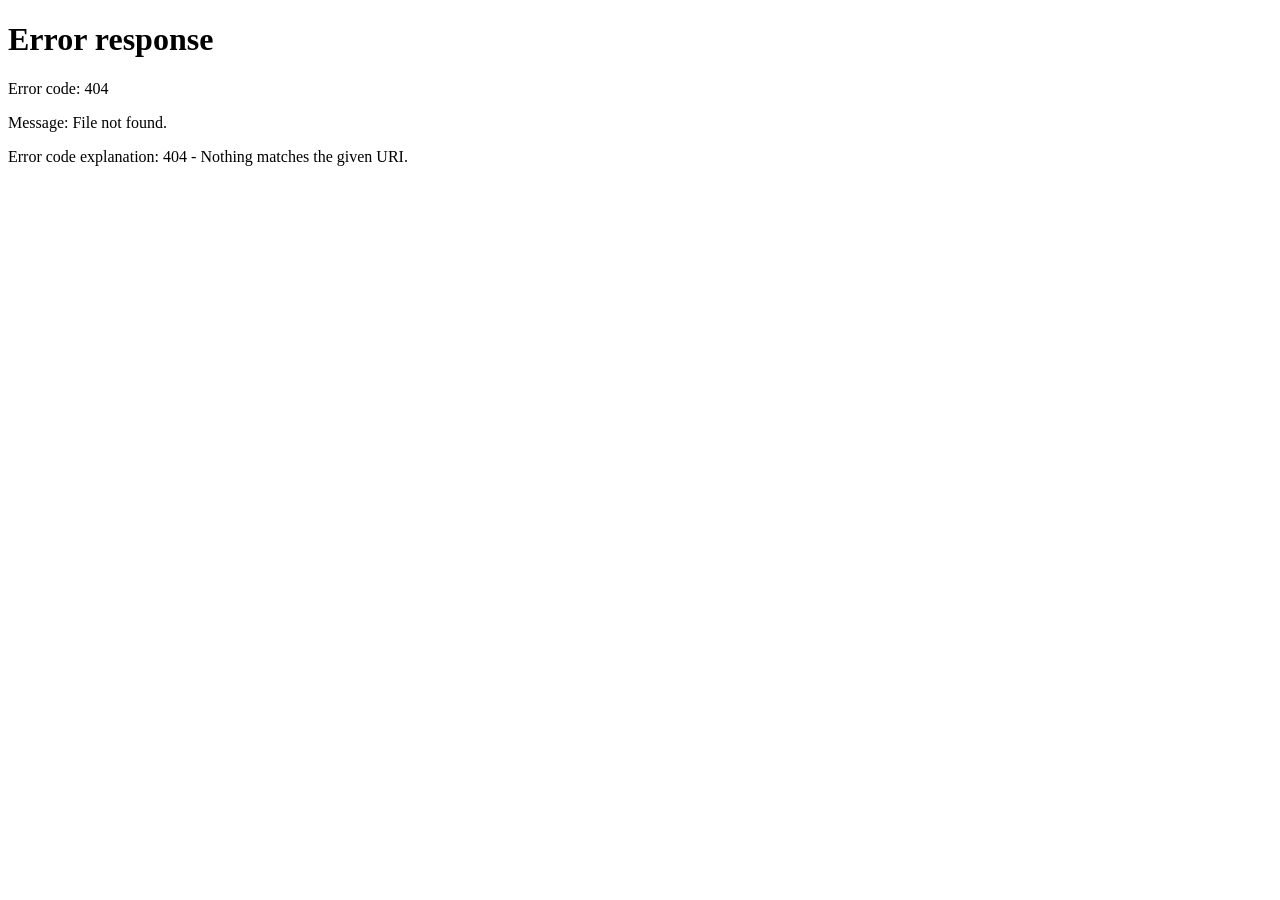
==== index.html @ d7ffaa14 "Android app verification for TrackMe assetlinks.json lets the TrackMe Android app open the site full" ====
<!DOCTYPE html>
<html lang="en"><head><meta charset="utf-8"><title>TrackMe</title>
<meta http-equiv="refresh" content="0; url=/life-planner/">
<link rel="canonical" href="/life-planner/"></head>
<body><p><a href="/life-planner/">Open TrackMe</a></p></body></html>
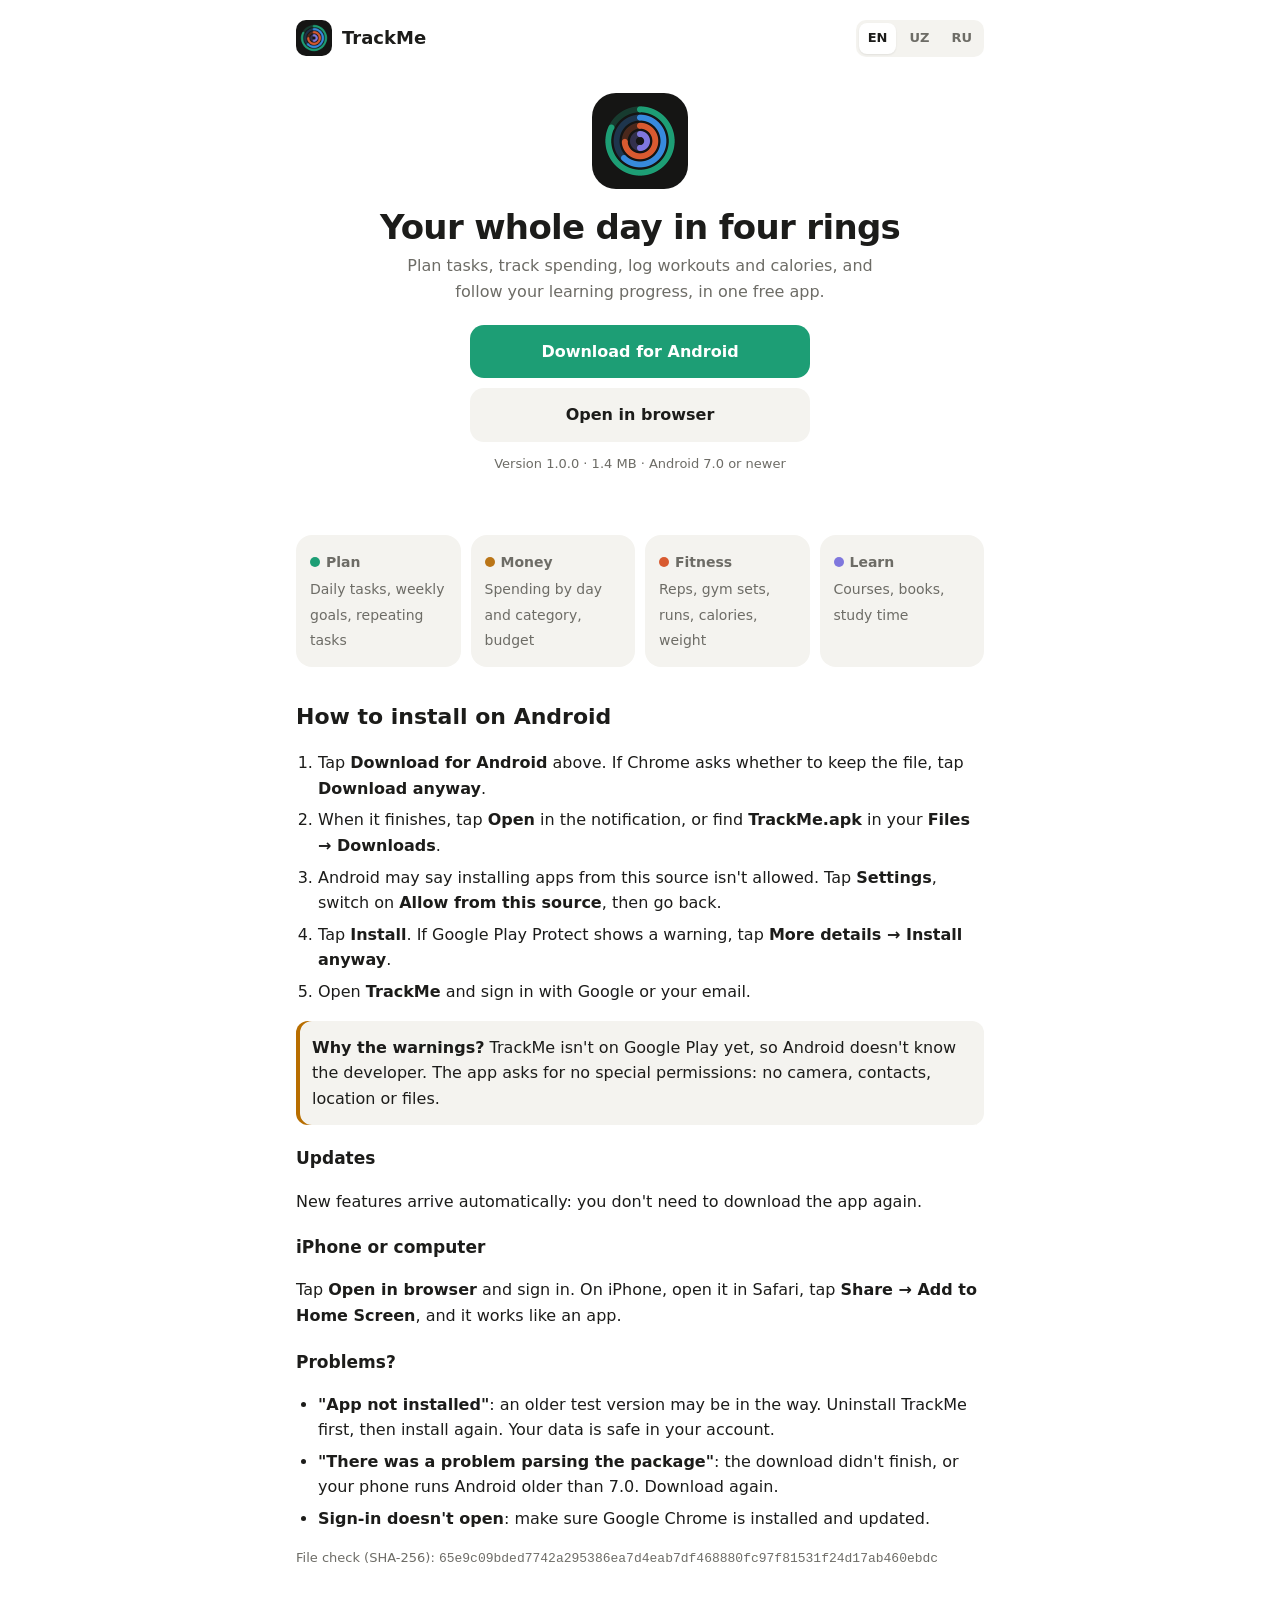
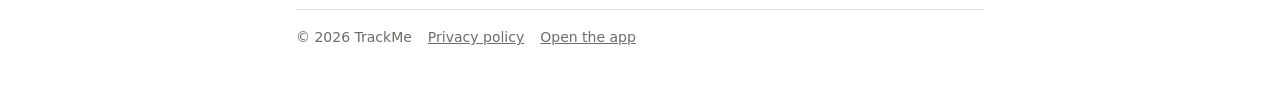
==== commit 9b2d6e8e: "TrackMe download page, install guide and privacy policy English, Uzbek and Russian. The page offers " ====
--- a/index.html
+++ b/index.html
@@ -1,5 +1,94 @@
 <!DOCTYPE html>
-<html lang="en"><head><meta charset="utf-8"><title>TrackMe</title>
-<meta http-equiv="refresh" content="0; url=/life-planner/">
-<link rel="canonical" href="/life-planner/"></head>
-<body><p><a href="/life-planner/">Open TrackMe</a></p></body></html>
+<html lang="en">
+<head>
+<meta charset="utf-8">
+<meta name="viewport" content="width=device-width, initial-scale=1">
+<title data-en="TrackMe: plan your day, track your life" data-uz="TrackMe: kuningizni rejalang, hayotingizni kuzating" data-ru="TrackMe: планируйте день, следите за жизнью">TrackMe: plan your day, track your life</title>
+<meta name="description" content="TrackMe: plan your days and track money, workouts, food and learning. Free Android app.">
+<meta name="theme-color" content="#1D9E75">
+<link rel="icon" href="icon-192.png">
+<link rel="stylesheet" href="site.css">
+<script src="lang.js" defer></script>
+</head>
+<body>
+<div class="wrap">
+<div class="top"><a class="brand" href="./"><img src="icon-192.png" alt="">TrackMe</a>
+  <div class="langs"><button data-set="en">EN</button><button data-set="uz">UZ</button><button data-set="ru">RU</button></div></div>
+
+<section class="hero">
+  <img src="icon-192.png" alt="TrackMe icon">
+  <h1><span data-l="en">Your whole day in four rings</span><span data-l="uz">Butun kuningiz toʻrt halqada</span><span data-l="ru">Весь день в четырёх кольцах</span></h1>
+  <p><span data-l="en">Plan tasks, track spending, log workouts and calories, and follow your learning progress, in one free app.</span>
+     <span data-l="uz">Vazifalarni rejalang, xarajatlarni kuzating, mashgʻulot va kaloriyalarni yozing, oʻqishdagi natijangizni kuzating: hammasi bitta bepul ilovada.</span>
+     <span data-l="ru">Планируйте задачи, следите за расходами, записывайте тренировки и калории, отслеживайте учёбу — всё в одном бесплатном приложении.</span></p>
+  <div class="btns">
+    <a class="btn p" href="TrackMe.apk" download><span data-l="en">Download for Android</span><span data-l="uz">Android uchun yuklab olish</span><span data-l="ru">Скачать для Android</span></a>
+    <a class="btn s" href="life-planner/"><span data-l="en">Open in browser</span><span data-l="uz">Brauzerda ochish</span><span data-l="ru">Открыть в браузере</span></a>
+  </div>
+  <p class="small" style="margin-top:12px"><span data-l="en">Version 1.0.0 · 1.4 MB · Android 7.0 or newer</span><span data-l="uz">Versiya 1.0.0 · 1,4 MB · Android 7.0 va yangiroq</span><span data-l="ru">Версия 1.0.0 · 1,4 МБ · Android 7.0 и новее</span></p>
+</section>
+
+<div class="feat">
+  <div><b><i class="dot" style="background:#1D9E75"></i><span data-l="en">Plan</span><span data-l="uz">Reja</span><span data-l="ru">План</span></b><span><span data-l="en">Daily tasks, weekly goals, repeating tasks</span><span data-l="uz">Kunlik vazifalar, haftalik maqsadlar, takroriy vazifalar</span><span data-l="ru">Задачи на день, цели на неделю, повторы</span></span></div>
+  <div><b><i class="dot" style="background:#BA7517"></i><span data-l="en">Money</span><span data-l="uz">Pul</span><span data-l="ru">Деньги</span></b><span><span data-l="en">Spending by day and category, budget</span><span data-l="uz">Kunlar va turkumlar boʻyicha xarajat, byudjet</span><span data-l="ru">Расходы по дням и категориям, бюджет</span></span></div>
+  <div><b><i class="dot" style="background:#D85A30"></i><span data-l="en">Fitness</span><span data-l="uz">Fitnes</span><span data-l="ru">Фитнес</span></b><span><span data-l="en">Reps, gym sets, runs, calories, weight</span><span data-l="uz">Takrorlar, zal setlari, yugurish, kaloriya, vazn</span><span data-l="ru">Повторения, подходы, бег, калории, вес</span></span></div>
+  <div><b><i class="dot" style="background:#7F77DD"></i><span data-l="en">Learn</span><span data-l="uz">Oʻqish</span><span data-l="ru">Учёба</span></b><span><span data-l="en">Courses, books, study time</span><span data-l="uz">Kurslar, kitoblar, oʻqish vaqti</span><span data-l="ru">Курсы, книги, время учёбы</span></span></div>
+</div>
+
+<h2 id="install"><span data-l="en">How to install on Android</span><span data-l="uz">Androidga qanday oʻrnatiladi</span><span data-l="ru">Как установить на Android</span></h2>
+<div data-l="en"><ol>
+  <li>Tap <b>Download for Android</b> above. If Chrome asks whether to keep the file, tap <b>Download anyway</b>.</li>
+  <li>When it finishes, tap <b>Open</b> in the notification, or find <b>TrackMe.apk</b> in your <b>Files → Downloads</b>.</li>
+  <li>Android may say installing apps from this source isn't allowed. Tap <b>Settings</b>, switch on <b>Allow from this source</b>, then go back.</li>
+  <li>Tap <b>Install</b>. If Google Play Protect shows a warning, tap <b>More details → Install anyway</b>.</li>
+  <li>Open <b>TrackMe</b> and sign in with Google or your email.</li>
+</ol>
+<div class="card warn"><b>Why the warnings?</b> TrackMe isn't on Google Play yet, so Android doesn't know the developer. The app asks for no special permissions: no camera, contacts, location or files.</div></div>
+<div data-l="uz"><ol>
+  <li>Yuqoridagi <b>Android uchun yuklab olish</b> tugmasini bosing. Chrome faylni saqlashni soʻrasa, <b>Baribir yuklab olish</b> ni bosing.</li>
+  <li>Yuklab boʻlingach, bildirishnomadagi <b>Ochish</b> ni bosing yoki <b>Fayllar → Yuklanmalar</b> dan <b>TrackMe.apk</b> ni toping.</li>
+  <li>Android bu manbadan ilova oʻrnatish mumkin emasligini aytishi mumkin. <b>Sozlamalar</b> ni bosing, <b>Bu manbaga ruxsat berish</b> ni yoqing va orqaga qayting.</li>
+  <li><b>Oʻrnatish</b> ni bosing. Google Play Protect ogohlantirsa, <b>Batafsil → Baribir oʻrnatish</b> ni bosing.</li>
+  <li><b>TrackMe</b> ni oching va Google yoki emailingiz bilan kiring.</li>
+</ol>
+<div class="card warn"><b>Nega ogohlantirish chiqadi?</b> TrackMe hali Google Play da yoʻq, shuning uchun Android dasturchini tanimaydi. Ilova hech qanday maxsus ruxsat soʻramaydi: kamera, kontaktlar, joylashuv yoki fayllarga kirish yoʻq.</div></div>
+<div data-l="ru"><ol>
+  <li>Нажмите <b>Скачать для Android</b> выше. Если Chrome спросит, сохранить ли файл, нажмите <b>Всё равно скачать</b>.</li>
+  <li>Когда загрузка закончится, нажмите <b>Открыть</b> в уведомлении или найдите <b>TrackMe.apk</b> в <b>Файлы → Загрузки</b>.</li>
+  <li>Android может сообщить, что установка из этого источника запрещена. Нажмите <b>Настройки</b>, включите <b>Разрешить из этого источника</b> и вернитесь назад.</li>
+  <li>Нажмите <b>Установить</b>. Если Google Play Защита покажет предупреждение, нажмите <b>Подробнее → Всё равно установить</b>.</li>
+  <li>Откройте <b>TrackMe</b> и войдите через Google или по email.</li>
+</ol>
+<div class="card warn"><b>Почему предупреждения?</b> TrackMe пока нет в Google Play, поэтому Android не знает разработчика. Приложение не просит особых разрешений: ни камеры, ни контактов, ни геолокации, ни файлов.</div></div>
+
+<h3><span data-l="en">Updates</span><span data-l="uz">Yangilanishlar</span><span data-l="ru">Обновления</span></h3>
+<p><span data-l="en">New features arrive automatically: you don't need to download the app again.</span><span data-l="uz">Yangi imkoniyatlar avtomatik keladi: ilovani qayta yuklab olish shart emas.</span><span data-l="ru">Новые функции приходят автоматически — скачивать приложение заново не нужно.</span></p>
+
+<h3><span data-l="en">iPhone or computer</span><span data-l="uz">iPhone yoki kompyuter</span><span data-l="ru">iPhone или компьютер</span></h3>
+<p><span data-l="en">Tap <b>Open in browser</b> and sign in. On iPhone, open it in Safari, tap <b>Share → Add to Home Screen</b>, and it works like an app.</span>
+   <span data-l="uz"><b>Brauzerda ochish</b> ni bosing va kiring. iPhone da Safari orqali oching, <b>Ulashish → Bosh ekranga qoʻshish</b> ni bosing: u ilova kabi ishlaydi.</span>
+   <span data-l="ru">Нажмите <b>Открыть в браузере</b> и войдите. На iPhone откройте в Safari, нажмите <b>Поделиться → На экран «Домой»</b> — и пользуйтесь как приложением.</span></p>
+
+<h3><span data-l="en">Problems?</span><span data-l="uz">Muammo boʻlsa?</span><span data-l="ru">Проблемы?</span></h3>
+<div data-l="en"><ul>
+  <li><b>"App not installed"</b>: an older test version may be in the way. Uninstall TrackMe first, then install again. Your data is safe in your account.</li>
+  <li><b>"There was a problem parsing the package"</b>: the download didn't finish, or your phone runs Android older than 7.0. Download again.</li>
+  <li><b>Sign-in doesn't open</b>: make sure Google Chrome is installed and updated.</li>
+</ul></div>
+<div data-l="uz"><ul>
+  <li><b>"Ilova oʻrnatilmadi"</b>: eski sinov versiyasi xalaqit berayotgan boʻlishi mumkin. Avval TrackMe ni oʻchiring, keyin qayta oʻrnating. Maʼlumotlaringiz hisobingizda saqlanadi.</li>
+  <li><b>"Paketni tahlil qilishda xato"</b>: yuklab olish tugamagan yoki telefoningizda Android 7.0 dan eski versiya. Qayta yuklab oling.</li>
+  <li><b>Kirish oynasi ochilmayapti</b>: Google Chrome oʻrnatilgan va yangilangan boʻlishi kerak.</li>
+</ul></div>
+<div data-l="ru"><ul>
+  <li><b>«Приложение не установлено»</b>: мешает старая тестовая версия. Удалите TrackMe и установите снова. Данные сохранены в аккаунте.</li>
+  <li><b>«Ошибка при синтаксическом анализе пакета»</b>: файл скачался не полностью или Android на телефоне старше 7.0. Скачайте заново.</li>
+  <li><b>Не открывается вход</b>: проверьте, что Google Chrome установлен и обновлён.</li>
+</ul></div>
+
+<p class="small"><span data-l="en">File check (SHA-256)</span><span data-l="uz">Faylni tekshirish (SHA-256)</span><span data-l="ru">Проверка файла (SHA-256)</span>: <code>65e9c09bded7742a295386ea7d4eab7df468880fc97f81531f24d17ab460ebdc</code></p>
+
+<footer><span>© 2026 TrackMe</span><a href="privacy.html"><span data-l="en">Privacy policy</span><span data-l="uz">Maxfiylik siyosati</span><span data-l="ru">Политика конфиденциальности</span></a><a href="life-planner/"><span data-l="en">Open the app</span><span data-l="uz">Ilovani ochish</span><span data-l="ru">Открыть приложение</span></a></footer>
+</div>
+</body>
+</html>
--- a/site.css
+++ b/site.css
@@ -0,0 +1,37 @@
+:root{--bg:#fff;--tile:#f4f3ef;--ink:#1c1c1a;--mute:#6d6c66;--line:#e6e4dc;--acc:#1D9E75;--warn:#b86e00;color-scheme:light}
+@media (prefers-color-scheme:dark){:root{--bg:#151514;--tile:#232321;--ink:#ecebe6;--mute:#9b9a93;--line:#2f2f2c;--warn:#e0a040;color-scheme:dark}}
+*{box-sizing:border-box}
+body{margin:0;background:var(--bg);color:var(--ink);font:16px/1.6 system-ui,-apple-system,"Segoe UI",Roboto,sans-serif;-webkit-font-smoothing:antialiased}
+.wrap{max-width:720px;margin:0 auto;padding:20px 16px 48px}
+a{color:var(--acc)}
+.top{display:flex;justify-content:space-between;align-items:center;gap:12px;margin-bottom:8px}
+.brand{display:flex;align-items:center;gap:10px;font-weight:700;font-size:18px;color:inherit;text-decoration:none}
+.brand img{width:36px;height:36px;border-radius:10px}
+.langs{display:flex;gap:4px;background:var(--tile);border-radius:10px;padding:3px}
+.langs button{border:0;background:none;font:inherit;font-size:13px;font-weight:600;color:var(--mute);padding:5px 9px;border-radius:8px;cursor:pointer}
+.langs button.on{background:var(--bg);color:var(--ink);box-shadow:0 1px 2px rgba(0,0,0,.08)}
+.hero{text-align:center;padding:28px 0 12px}
+.hero img{width:96px;height:96px;border-radius:24px}
+.hero h1{font-size:34px;margin:12px 0 6px;letter-spacing:-.02em;line-height:1.15}
+.hero p{color:var(--mute);margin:0 auto 20px;max-width:30em}
+.btn{display:inline-flex;align-items:center;justify-content:center;gap:8px;border-radius:14px;padding:14px 22px;font-weight:700;text-decoration:none;font-size:16px}
+.btn.p{background:var(--acc);color:#fff}
+.btn.s{background:var(--tile);color:var(--ink)}
+.btns{display:flex;flex-direction:column;gap:10px;max-width:340px;margin:0 auto}
+.small{font-size:13px;color:var(--mute)}
+.feat{display:grid;grid-template-columns:repeat(auto-fit,minmax(150px,1fr));gap:10px;margin:28px 0}
+.feat div{background:var(--tile);border-radius:16px;padding:14px}
+.feat b{display:block;margin-bottom:2px}
+.feat span{font-size:14px;color:var(--mute)}
+.dot{display:inline-block;width:10px;height:10px;border-radius:50%;margin-right:6px}
+h2{font-size:22px;margin:32px 0 10px}
+h3{font-size:17px;margin:20px 0 6px}
+ol,ul{padding-left:22px}
+li{margin:6px 0}
+.card{background:var(--tile);border-radius:16px;padding:14px 16px;margin:12px 0}
+.card.warn{border-left:0;box-shadow:inset 4px 0 0 var(--warn);border-radius:12px}
+code{font-family:ui-monospace,monospace;font-size:13px;word-break:break-all}
+footer{border-top:1px solid var(--line);margin-top:40px;padding-top:16px;font-size:14px;color:var(--mute);display:flex;gap:16px;flex-wrap:wrap}
+footer a{color:inherit}
+[data-l]{display:none}
+html[lang=en] [data-l=en],html[lang=uz] [data-l=uz],html[lang=ru] [data-l=ru]{display:revert}
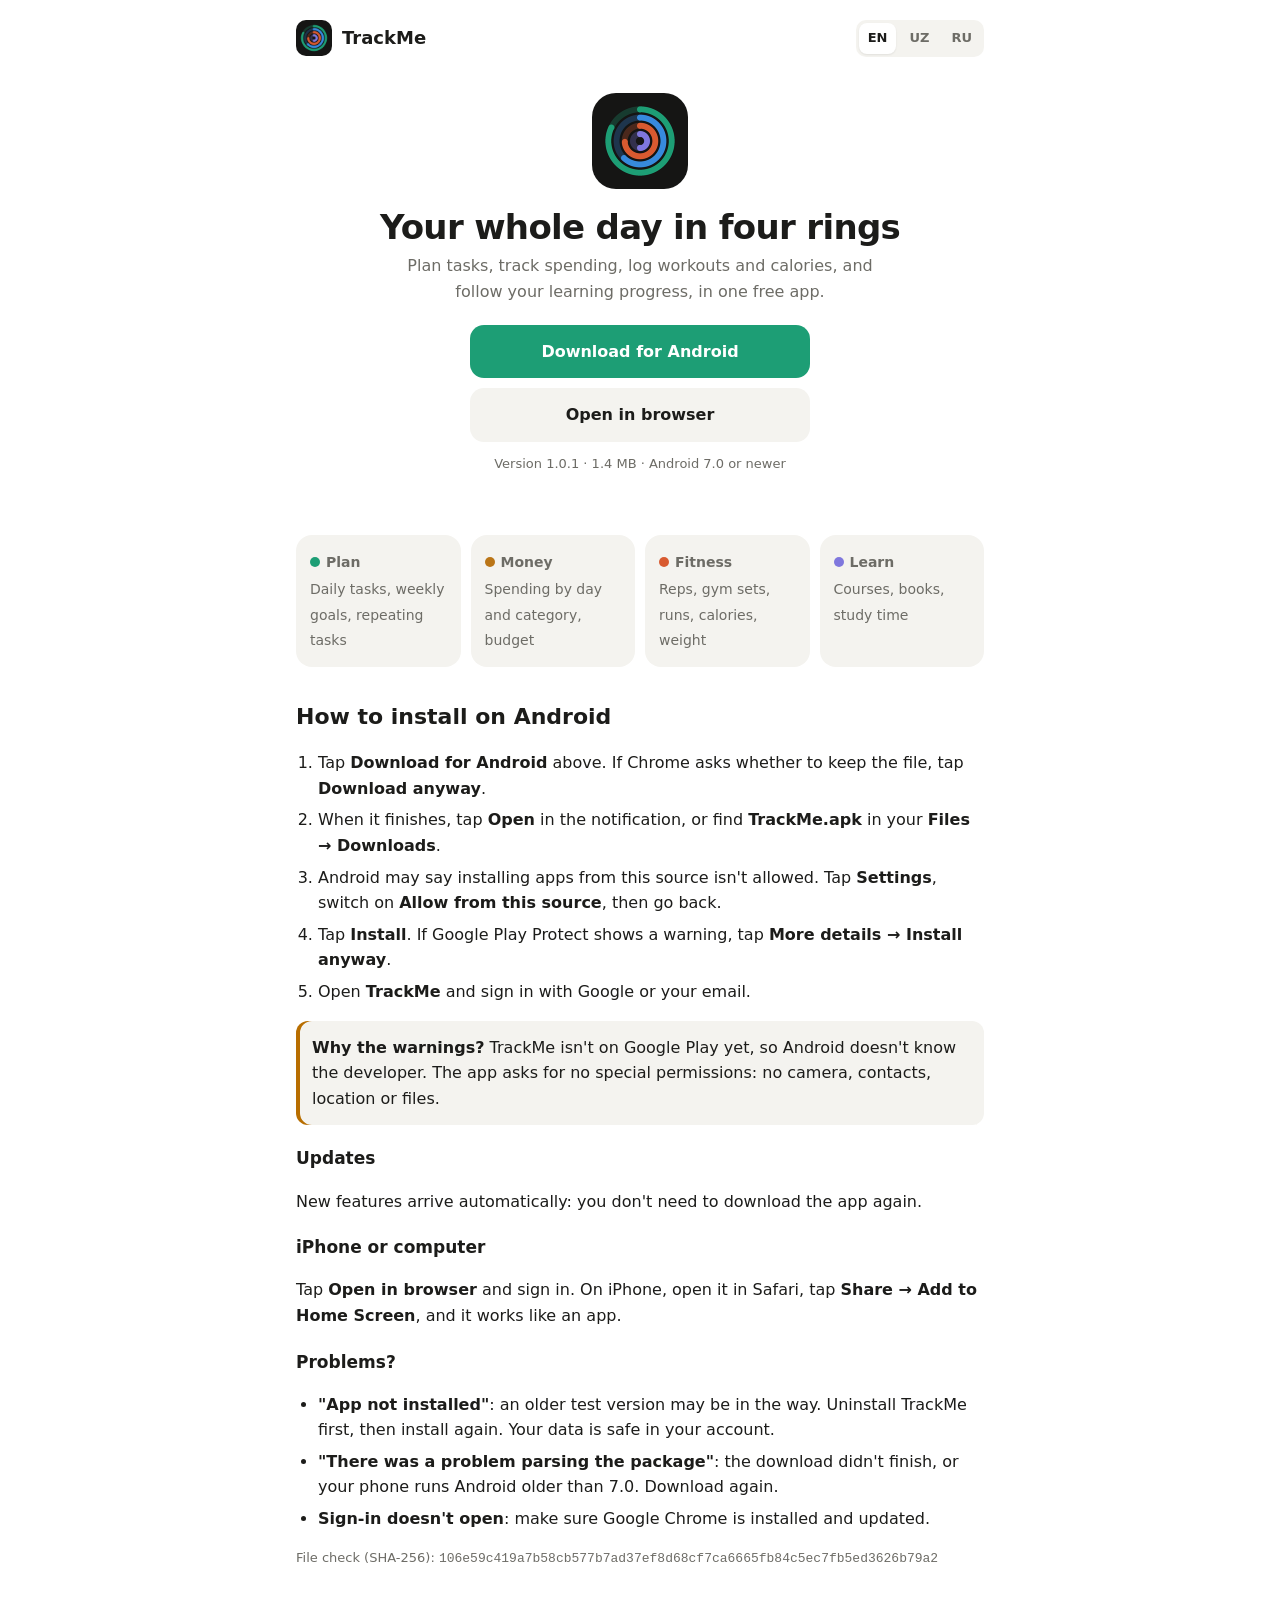
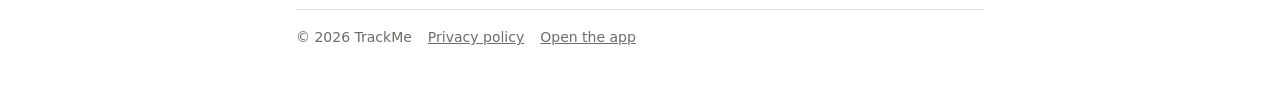
==== commit aaf4c65d: "TrackMe 1.0.1: fix crash on launch 1.0.0 crashed at start-up because the site-settings component was" ====
--- a/index.html
+++ b/index.html
@@ -25,7 +25,7 @@
     <a class="btn p" href="TrackMe.apk" download><span data-l="en">Download for Android</span><span data-l="uz">Android uchun yuklab olish</span><span data-l="ru">Скачать для Android</span></a>
     <a class="btn s" href="life-planner/"><span data-l="en">Open in browser</span><span data-l="uz">Brauzerda ochish</span><span data-l="ru">Открыть в браузере</span></a>
   </div>
-  <p class="small" style="margin-top:12px"><span data-l="en">Version 1.0.0 · 1.4 MB · Android 7.0 or newer</span><span data-l="uz">Versiya 1.0.0 · 1,4 MB · Android 7.0 va yangiroq</span><span data-l="ru">Версия 1.0.0 · 1,4 МБ · Android 7.0 и новее</span></p>
+  <p class="small" style="margin-top:12px"><span data-l="en">Version 1.0.1 · 1.4 MB · Android 7.0 or newer</span><span data-l="uz">Versiya 1.0.1 · 1,4 MB · Android 7.0 va yangiroq</span><span data-l="ru">Версия 1.0.1 · 1,4 МБ · Android 7.0 и новее</span></p>
 </section>
 
 <div class="feat">
@@ -86,7 +86,7 @@
   <li><b>Не открывается вход</b>: проверьте, что Google Chrome установлен и обновлён.</li>
 </ul></div>
 
-<p class="small"><span data-l="en">File check (SHA-256)</span><span data-l="uz">Faylni tekshirish (SHA-256)</span><span data-l="ru">Проверка файла (SHA-256)</span>: <code>65e9c09bded7742a295386ea7d4eab7df468880fc97f81531f24d17ab460ebdc</code></p>
+<p class="small"><span data-l="en">File check (SHA-256)</span><span data-l="uz">Faylni tekshirish (SHA-256)</span><span data-l="ru">Проверка файла (SHA-256)</span>: <code>106e59c419a7b58cb577b7ad37ef8d68cf7ca6665fb84c5ec7fb5ed3626b79a2</code></p>
 
 <footer><span>© 2026 TrackMe</span><a href="privacy.html"><span data-l="en">Privacy policy</span><span data-l="uz">Maxfiylik siyosati</span><span data-l="ru">Политика конфиденциальности</span></a><a href="life-planner/"><span data-l="en">Open the app</span><span data-l="uz">Ilovani ochish</span><span data-l="ru">Открыть приложение</span></a></footer>
 </div>
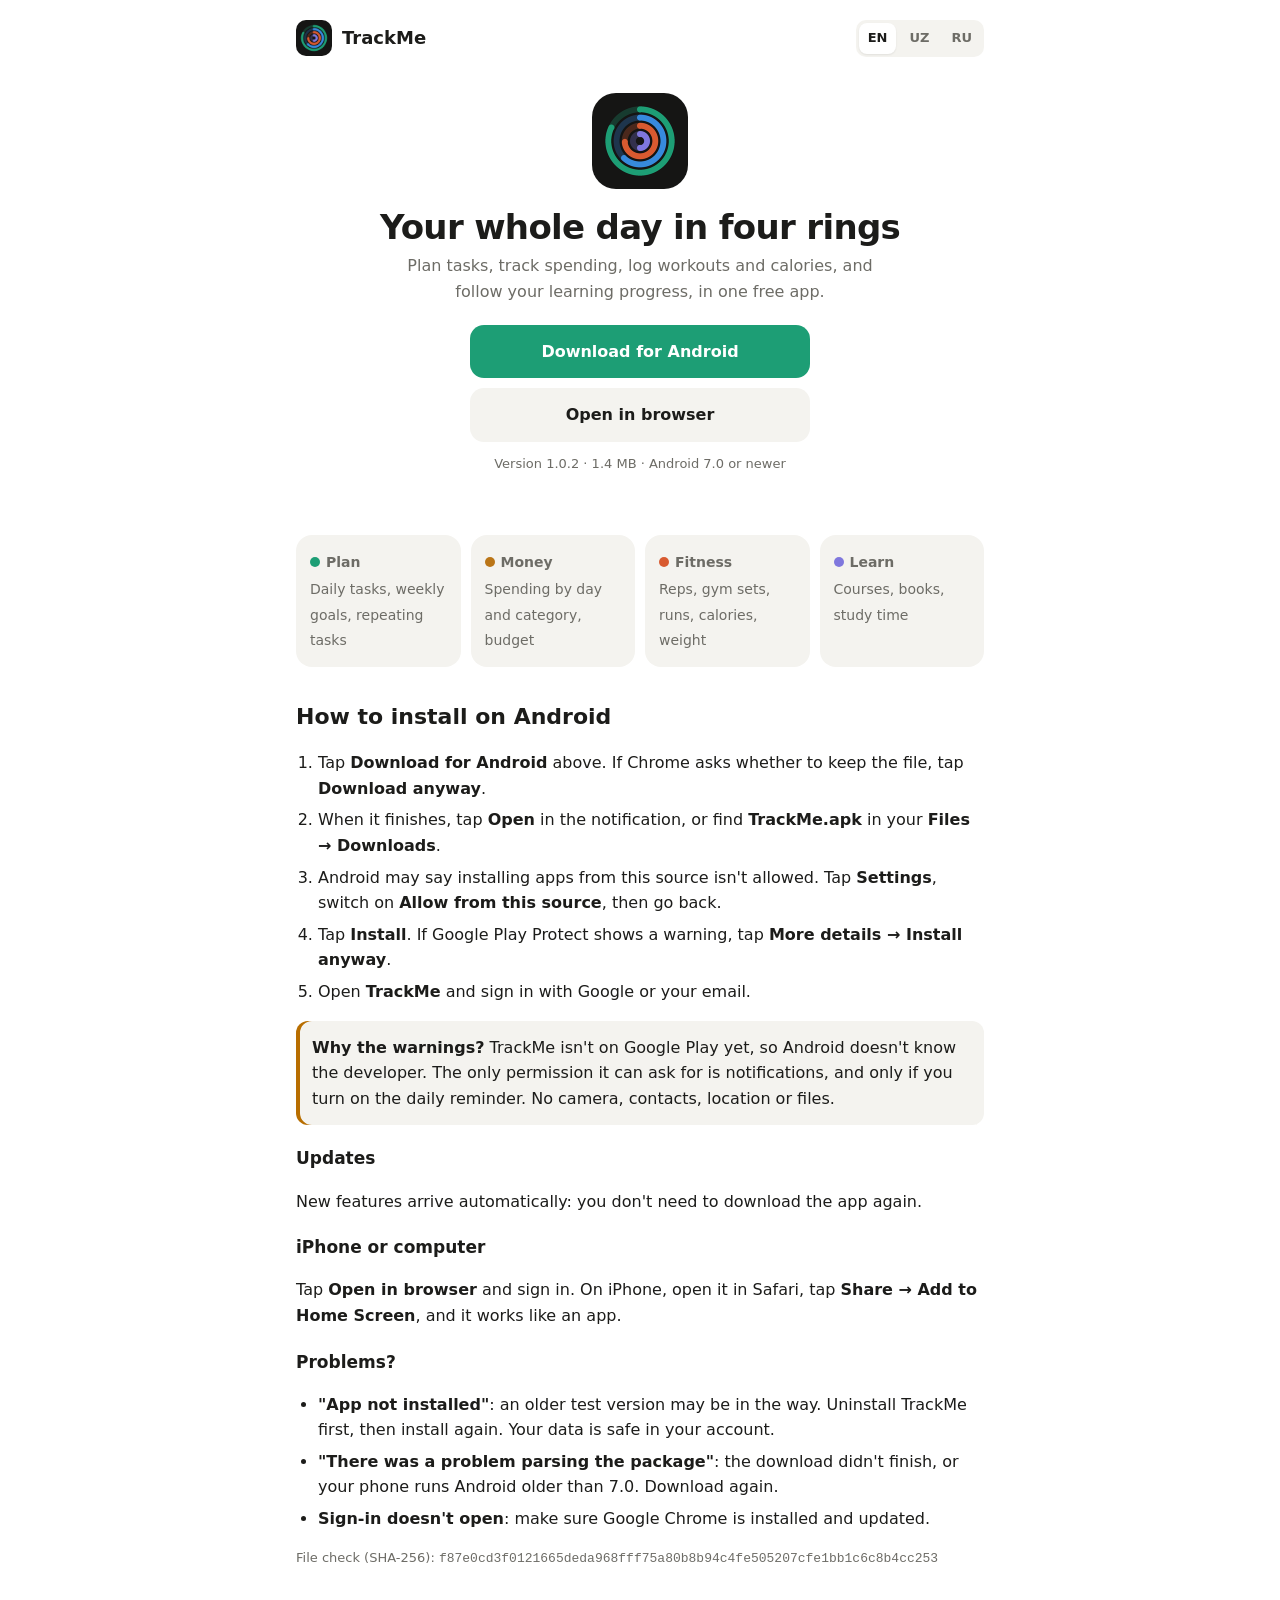
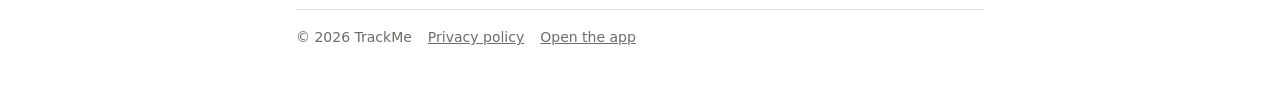
==== commit 1e50c1e3: "TrackMe 1.0.2 (notifications), privacy policy covers daily reminders Co-Authored-By: Claude Opus 5.5" ====
--- a/index.html
+++ b/index.html
@@ -25,7 +25,7 @@
     <a class="btn p" href="TrackMe.apk" download><span data-l="en">Download for Android</span><span data-l="uz">Android uchun yuklab olish</span><span data-l="ru">Скачать для Android</span></a>
     <a class="btn s" href="life-planner/"><span data-l="en">Open in browser</span><span data-l="uz">Brauzerda ochish</span><span data-l="ru">Открыть в браузере</span></a>
   </div>
-  <p class="small" style="margin-top:12px"><span data-l="en">Version 1.0.1 · 1.4 MB · Android 7.0 or newer</span><span data-l="uz">Versiya 1.0.1 · 1,4 MB · Android 7.0 va yangiroq</span><span data-l="ru">Версия 1.0.1 · 1,4 МБ · Android 7.0 и новее</span></p>
+  <p class="small" style="margin-top:12px"><span data-l="en">Version 1.0.2 · 1.4 MB · Android 7.0 or newer</span><span data-l="uz">Versiya 1.0.2 · 1,4 MB · Android 7.0 va yangiroq</span><span data-l="ru">Версия 1.0.2 · 1,4 МБ · Android 7.0 и новее</span></p>
 </section>
 
 <div class="feat">
@@ -43,7 +43,7 @@
   <li>Tap <b>Install</b>. If Google Play Protect shows a warning, tap <b>More details → Install anyway</b>.</li>
   <li>Open <b>TrackMe</b> and sign in with Google or your email.</li>
 </ol>
-<div class="card warn"><b>Why the warnings?</b> TrackMe isn't on Google Play yet, so Android doesn't know the developer. The app asks for no special permissions: no camera, contacts, location or files.</div></div>
+<div class="card warn"><b>Why the warnings?</b> TrackMe isn't on Google Play yet, so Android doesn't know the developer. The only permission it can ask for is notifications, and only if you turn on the daily reminder. No camera, contacts, location or files.</div></div>
 <div data-l="uz"><ol>
   <li>Yuqoridagi <b>Android uchun yuklab olish</b> tugmasini bosing. Chrome faylni saqlashni soʻrasa, <b>Baribir yuklab olish</b> ni bosing.</li>
   <li>Yuklab boʻlingach, bildirishnomadagi <b>Ochish</b> ni bosing yoki <b>Fayllar → Yuklanmalar</b> dan <b>TrackMe.apk</b> ni toping.</li>
@@ -51,7 +51,7 @@
   <li><b>Oʻrnatish</b> ni bosing. Google Play Protect ogohlantirsa, <b>Batafsil → Baribir oʻrnatish</b> ni bosing.</li>
   <li><b>TrackMe</b> ni oching va Google yoki emailingiz bilan kiring.</li>
 </ol>
-<div class="card warn"><b>Nega ogohlantirish chiqadi?</b> TrackMe hali Google Play da yoʻq, shuning uchun Android dasturchini tanimaydi. Ilova hech qanday maxsus ruxsat soʻramaydi: kamera, kontaktlar, joylashuv yoki fayllarga kirish yoʻq.</div></div>
+<div class="card warn"><b>Nega ogohlantirish chiqadi?</b> TrackMe hali Google Play da yoʻq, shuning uchun Android dasturchini tanimaydi. Ilova faqat bildirishnomalarga ruxsat soʻrashi mumkin, u ham kunlik eslatmani yoqsangiz. Kamera, kontaktlar, joylashuv yoki fayllarga kirish yoʻq.</div></div>
 <div data-l="ru"><ol>
   <li>Нажмите <b>Скачать для Android</b> выше. Если Chrome спросит, сохранить ли файл, нажмите <b>Всё равно скачать</b>.</li>
   <li>Когда загрузка закончится, нажмите <b>Открыть</b> в уведомлении или найдите <b>TrackMe.apk</b> в <b>Файлы → Загрузки</b>.</li>
@@ -59,7 +59,7 @@
   <li>Нажмите <b>Установить</b>. Если Google Play Защита покажет предупреждение, нажмите <b>Подробнее → Всё равно установить</b>.</li>
   <li>Откройте <b>TrackMe</b> и войдите через Google или по email.</li>
 </ol>
-<div class="card warn"><b>Почему предупреждения?</b> TrackMe пока нет в Google Play, поэтому Android не знает разработчика. Приложение не просит особых разрешений: ни камеры, ни контактов, ни геолокации, ни файлов.</div></div>
+<div class="card warn"><b>Почему предупреждения?</b> TrackMe пока нет в Google Play, поэтому Android не знает разработчика. Единственное разрешение, которое оно может запросить, — уведомления, и только если вы включите ежедневное напоминание. Ни камеры, ни контактов, ни геолокации, ни файлов.</div></div>
 
 <h3><span data-l="en">Updates</span><span data-l="uz">Yangilanishlar</span><span data-l="ru">Обновления</span></h3>
 <p><span data-l="en">New features arrive automatically: you don't need to download the app again.</span><span data-l="uz">Yangi imkoniyatlar avtomatik keladi: ilovani qayta yuklab olish shart emas.</span><span data-l="ru">Новые функции приходят автоматически — скачивать приложение заново не нужно.</span></p>
@@ -86,7 +86,7 @@
   <li><b>Не открывается вход</b>: проверьте, что Google Chrome установлен и обновлён.</li>
 </ul></div>
 
-<p class="small"><span data-l="en">File check (SHA-256)</span><span data-l="uz">Faylni tekshirish (SHA-256)</span><span data-l="ru">Проверка файла (SHA-256)</span>: <code>106e59c419a7b58cb577b7ad37ef8d68cf7ca6665fb84c5ec7fb5ed3626b79a2</code></p>
+<p class="small"><span data-l="en">File check (SHA-256)</span><span data-l="uz">Faylni tekshirish (SHA-256)</span><span data-l="ru">Проверка файла (SHA-256)</span>: <code>f87e0cd3f0121665deda968fff75a80b8b94c4fe505207cfe1bb1c6c8b4cc253</code></p>
 
 <footer><span>© 2026 TrackMe</span><a href="privacy.html"><span data-l="en">Privacy policy</span><span data-l="uz">Maxfiylik siyosati</span><span data-l="ru">Политика конфиденциальности</span></a><a href="life-planner/"><span data-l="en">Open the app</span><span data-l="uz">Ilovani ochish</span><span data-l="ru">Открыть приложение</span></a></footer>
 </div>
